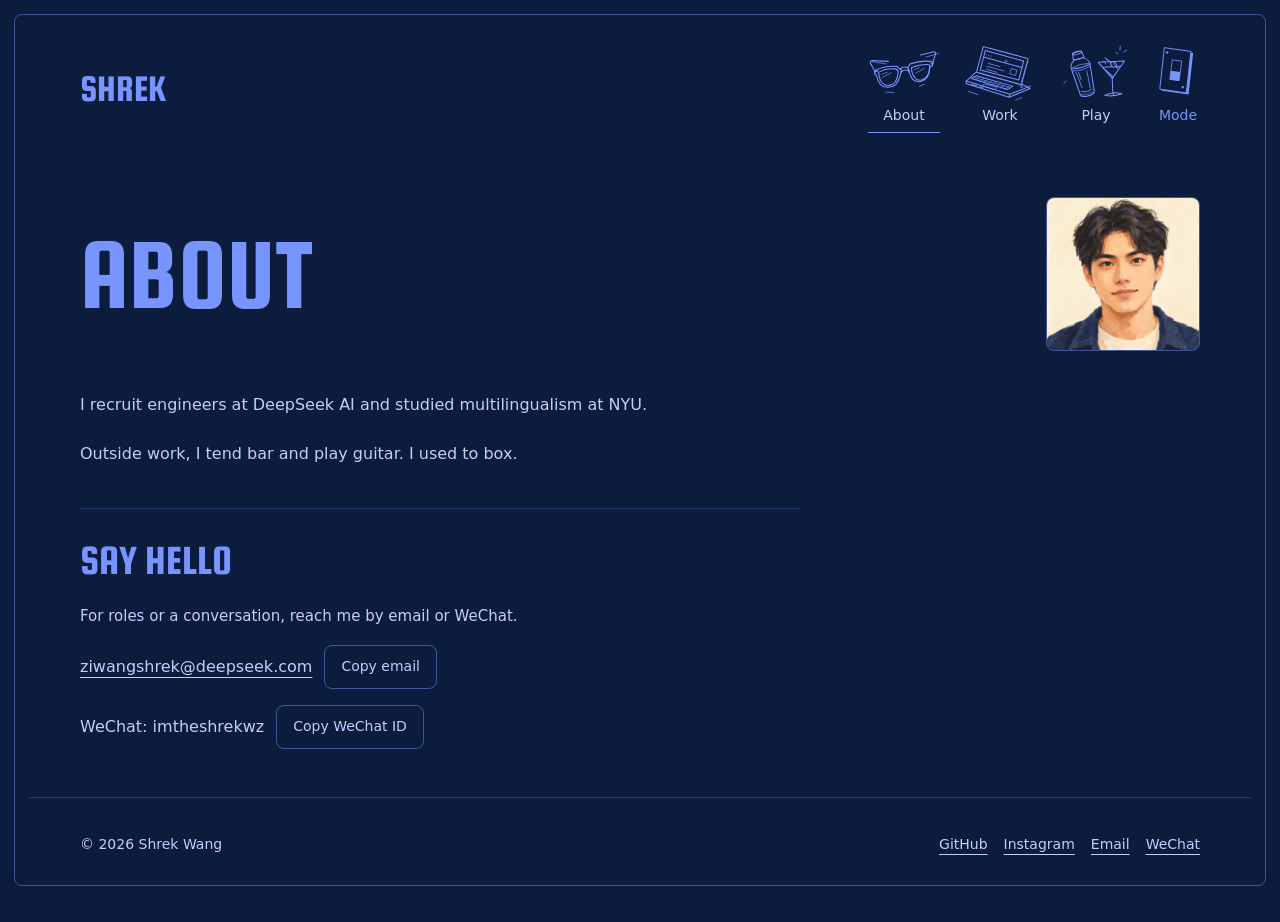
==== about.html @ 4f10cb60 "Publish Shrek Wang personal site" ====
<!DOCTYPE html>
<html lang="en">
<head>
<meta charset="UTF-8">
<meta name="viewport" content="width=device-width, initial-scale=1">
<link rel="canonical" href="https://shrekwang-netizen.github.io/personal-site/about.html">
<link rel="icon" href="assets/favicon.png">
<meta property="og:type" content="website">
<meta property="og:title" content="About · Shrek Wang">
<meta property="og:description" content="Shrek Wang — recruiter at DeepSeek AI. Studied multilingualism at NYU. Bartender, ex-boxer and guitar player.">
<meta property="og:image" content="https://shrekwang-netizen.github.io/personal-site/assets/og.png?v=poster1">
<meta name="twitter:card" content="summary_large_image">
<meta name="twitter:image" content="https://shrekwang-netizen.github.io/personal-site/assets/og.png?v=poster1">

<title>About · Shrek Wang</title>
<meta name="description" content="Shrek Wang — recruiter at DeepSeek AI. Studied multilingualism at NYU. Bartender, ex-boxer and guitar player.">
<script src="assets/theme-mode.js?v=clean1"></script>
<link rel="stylesheet" href="assets/theme.css?v=aiflow1">
</head>
<body>
<a class="skip-link" href="#main">Skip to content</a>

<svg width="0" height="0" style="position:absolute;overflow:hidden" aria-hidden="true"><symbol id="glasses" viewBox="0 0 120 100">
    <g fill="none" stroke="currentColor" stroke-width="1.8" stroke-linecap="round" stroke-linejoin="round">
      <path d="M12 47 5 33Q4 29 8 28L35 31M108 39l6-16q1-4-3-4L89 23"/>
      <path d="m8 30 23 5m88-13-21 5" stroke-width="1.2"/>
      <path d="M12 45q15-7 37-5l4 5q7-5 14-2l4-6q22-6 38-1l-1 6-5 2q-1 20-15 23-15 3-19-15l-2-4q-6-3-12 2l-2 6q-5 18-20 18-16 1-19-21l-3-2Z" fill="var(--paper, #f4f1e7)"/>
      <path d="M18 48q13-6 28-4 5 1 4 8-3 18-16 19-13 1-16-17ZM73 43q16-5 29-3 3 1 1 7-3 16-15 18-11 1-15-15Z"/>
      <path d="m23 52 9-3m-8 8 15-7m39-3 8-3m-7 9 15-7" stroke-width="1.1"/>
      <path d="m12 47 4-1m90-7 3-1m-54 7 1 5m11-6 2 5" stroke-width="2.3"/>
      <path d="m28 82 13 1m44-8 8-3" stroke-width="1.2"/>
    </g>
  </symbol><symbol id="laptop" viewBox="0 0 120 100">
    <g fill="none" stroke="currentColor" stroke-width="1.7" stroke-linecap="round" stroke-linejoin="round">
      <path d="m20 53 76 14 16 7-34 17L5 73v-4Z" fill="var(--paper, #f4f1e7)"/>
      <path d="m5 69 74 17 33-16m-33 16-1 5m-64-17 9 2m5 1 5 1"/>
      <path d="m21 53 8-42q0-2 3-1l71 14q3 1 2 4l-8 41Z" fill="var(--paper, #f4f1e7)"/>
      <path d="m27 49 6-33 65 13-6 32Z"/>
      <path d="m31 27 65 13m-61-17 .1 0m4 .8 .1 0m4 .8 .1 0"/>
      <path d="m39 37 20 4m-21 1 29 6m-30-1 18 4m24-8 9 2-2 9-9-2Z" stroke-width="1.2"/>
      <path d="m68 33 1-4m-2 2 4 1" stroke-width="1.1"/>
      <path d="m21 59 62 13-8 6-62-14Z"/>
      <path d="m17 62 62 13m-52-15-7 6m14-4-7 6m14-4-7 5m14-4-7 6m14-4-7 6m14-4-7 6m14-4-7 6m14-4-7 6" stroke-width="1.05"/>
      <path d="m37 72 20 4-5 4-20-5Zm58-1 5 1-4 2" stroke-width="1.1"/>
      <path d="m104 29-8 39m-69-14 65 13" stroke-width=".9"/>
      <path d="m10 86 16 4m63 5 10-5" stroke-width="1.2"/>
    </g>
  </symbol><symbol id="shaker" viewBox="0 0 120 100">
    <g fill="none" stroke="currentColor" stroke-width="1.7" stroke-linecap="round" stroke-linejoin="round">
      <g transform="rotate(-10 38 53)">
        <path d="M22 38q16 5 32 0l-5 46q-1 5-12 5-11 0-12-5Z" fill="var(--paper, #f4f1e7)"/>
        <path d="M22 38q-1-8 9-13h14q10 6 9 13M29 25l1-10q8-4 16 0l1 10" fill="var(--paper, #f4f1e7)"/>
        <ellipse cx="38" cy="15" rx="8" ry="2.5"/>
        <path d="M23 37q15-4 30 0M23 42q15 5 30 0M30 25q8 3 17 0M28 79q8 4 18 1M28 46l3 27M32 47l1 13M46 48l-2 29" stroke-width="1.2"/>
        <path d="m26 83 4 3m0-3 4 4m1-3 4 4m1-4 4 3m1-3 3 2" stroke-width="1"/>
      </g>
      <path d="m65 34 44 2-23 27Z" fill="var(--paper, #f4f1e7)"/>
      <path d="m72 43 29 1m-25 4 12 13m-2 2-1 23m-14 4q14-6 29 0-14 4-29 0Zm14-4 1 4"/>
      <path d="m77 28 20 19"/>
      <ellipse cx="90" cy="40" rx="5.2" ry="3.8" transform="rotate(40 90 40)" fill="var(--paper, #f4f1e7)"/>
      <path d="m90 39 2 2m-14-3-5-5" stroke-width="1.2"/>
      <path d="m103 17 1-6m5 10 5-3m-15 5-3-3M9 61l-4 3" stroke-width="1.3"/>
    </g>
  </symbol><symbol id="boxing" viewBox="0 0 120 100">
    <g fill="none" stroke="currentColor" stroke-width="1.8" stroke-linecap="round" stroke-linejoin="round">
      <path d="M61 7Q41 14 36 40M61 7q18 9 24 31M60 7q-1 24-7 37" stroke-width="1.3"/>
      <path d="M37 39q-12-4-19 4-9 10-8 23 0 10 10 15l2 10 24-3-2-11q12-7 11-20-1-9-7-11-7-2-9 5-4-2-2-12Z" fill="var(--paper, #f4f1e7)"/>
      <path d="M37 39q-1 7 3 13-3 7 1 13m-21 16 24-4m-23 7 23-4m-21 7 19-3M16 66q-1-12 7-18 4-3 9-2M18 71l2 3m25-24q7 1 5 11" stroke-width="1.3"/>
      <path d="m27 79 1 6m4-7 1 6m4-7 1 6" stroke-width="1.1"/>
      <path d="M82 35q14-4 22 9 6 11 3 23-2 8-11 11l-3 12-24-6 4-11q-10-11-5-21 3-7 9-5 5 2 6 8 4-7-1-20Z" fill="var(--paper, #f4f1e7)"/>
      <path d="M82 35q6 10 1 20 1 5-2 10m-8 8 23 5m-24-1 23 5m-24-1 21 5M88 41q9 1 13 13m-1 13 2-5m-27-11q-5 3-3 9" stroke-width="1.3"/>
      <path d="m78 76-2 6m7-5-2 6m7-4-2 5M75 29l3 3m-45 1 3 1" stroke-width="1.1"/>
      <path d="m17 19-5-4m12 7-1-7m82 15 6-3" stroke-width="1.3"/>
    </g>
  </symbol><symbol id="vinyl" viewBox="0 0 120 100">
    <g fill="none" stroke="currentColor" stroke-width="1.6" stroke-linecap="round" stroke-linejoin="round">
      <circle cx="78" cy="46" r="33" fill="var(--paper, #f4f1e7)"/>
      <path d="M81 18a28 28 0 0 1 24 25M83 22a24 24 0 0 1 17 14M102 54a25 25 0 0 1-16 16M101 61a28 28 0 0 1-17 13M59 26a27 27 0 0 0-8 19" stroke-width="1.05"/>
      <circle cx="78" cy="46" r="12"/>
      <circle cx="78" cy="46" r="2.3" fill="currentColor" stroke="none"/>
      <path d="m75 38 7 1m-10 14 9 1" stroke-width="1.15"/>
      <path d="m10 29 58-7 9 65-59 7Z" fill="var(--paper, #f4f1e7)"/>
      <path d="m15 33 48-6 8 56-49 6Z" stroke-width=".95"/>
      <path d="m20 40 21-3m-20 7 32-4m-31 8 13-2" stroke-width="1.25"/>
      <path d="M28 78q-4-5 0-13 4-9 13-9 10 0 14 8 5 11-2 16M32 77q-3-9 3-14 7-5 12 1 5 7 1 14M36 75q-2-7 3-8 5-1 5 8"/>
      <path d="m23 84 31-4m2-.3 8-1M71 27l8 57" stroke-width=".95"/>
      <path d="m89 86 15-3m-5 9 8-2" stroke-width="1.2"/>
    </g>
  </symbol><symbol id="plane" viewBox="0 0 120 100">
    <g fill="none" stroke="currentColor" stroke-width="1.7" stroke-linecap="round" stroke-linejoin="round">
      <path d="M10 40 110 12 72 82 51 59 35 78 35 50Z" fill="var(--paper, #f4f1e7)"/>
      <path d="m35 50 75-38-59 47 21 23M35 78l16-19M35 50v28l8-25 67-41"/>
      <path d="m15 40 24 5 51-23m-44 34 5-4m-9 12 3-5m-8 12 3-6" stroke-width="1.05"/>
      <path d="M29 83q-8 6-16 3-9-3-4-9 5-5 9 0 4 6-6 12" stroke-width="1.3" stroke-dasharray="3 4"/>
      <path d="m90 75 6-1m-2 9 9 1m-4 8 5 2M19 18l2 5m-5-1 6-3" stroke-width="1.2"/>
    </g>
  </symbol><symbol id="coffee" viewBox="0 0 120 100">
    <g fill="none" stroke="currentColor" stroke-width="1.7" stroke-linecap="round" stroke-linejoin="round">
      <path d="M38 30q-5-7 1-12 5-4 1-10m15 23q-6-7 1-14 4-4 0-10m17 24q-4-6 0-10" stroke-width="1.25"/>
      <ellipse cx="56" cy="79" rx="44" ry="11" fill="var(--paper, #f4f1e7)" transform="rotate(-5 56 79)"/>
      <path d="M20 79q9 9 37 6 26-2 34-9M25 87q27 8 55-2" stroke-width="1.1"/>
      <path d="M80 43q14-7 20 1 8 12-7 20l-15 2 2-8q10 0 15-7 4-8-14-3Z" fill="var(--paper, #f4f1e7)"/>
      <path d="M23 44q28 9 60-3l-3 22q-3 14-25 16-23 1-28-13Z" fill="var(--paper, #f4f1e7)"/>
      <ellipse cx="53" cy="43" rx="30" ry="8" transform="rotate(-3 53 43)" fill="var(--paper, #f4f1e7)"/>
      <ellipse cx="53" cy="44" rx="24" ry="4.5" transform="rotate(-3 53 44)"/>
      <path d="M46 44q-6-5 1-6 4 0 6 3 1-4 6-3 7 1 0 5l-6 4Z" fill="var(--paper, #f4f1e7)" stroke-width="1.1"/>
      <path d="M31 54q1 13 8 17m-4-17 2 8m34 8 5-5m-3 8 4-3m-23 6 14-3" stroke-width="1.1"/>
      <path d="m91 79 17-11q4-2 4 1 0 2-4 4l-15 9q-6 3-7 0-1-2 5-3Z" fill="var(--paper, #f4f1e7)" stroke-width="1.35"/>
      <path d="m15 58-6-2m5 10-4 1" stroke-width="1.2"/>
    </g>
  </symbol></svg>

<div id="nav" data-active="about"></div>

<header class="page-head">
  <div class="wrap about-head">
    <h1 id="about-headline">About</h1>
    <img class="portrait" src="assets/portrait-painted-natural.png" alt="Hand-painted portrait of Shrek Wang" width="1254" height="1254">
  </div>
</header>

<main id="main" tabindex="-1" class="wrap">

  <div class="prose about-copy" id="about-body"></div>


  <section id="hello" class="contact-section" aria-label="Say hello"><div class="verify" id="about-verify"></div></section>


</main>

<div id="footer"></div>
<noscript><p class="noscript">Enable JavaScript to view the full content. You can still <a href="mailto:ziwangshrek@deepseek.com">email Shrek</a>.</p></noscript>

<script src="data.js?v=aiflow1"></script>
<script src="assets/app.js?v=aiflow1"></script>

</body>
</html>
---- assets/theme.css ----
/* Shared palette, typography and components. The home poster lives in home.css. */
@font-face{font-family:"Squada One";src:url("fonts/squada-one.woff2") format("woff2");font-display:swap;font-weight:400;font-style:normal}
@font-face{font-family:"Caveat";src:url("fonts/caveat.woff2") format("woff2");font-display:swap;font-weight:400 700;font-style:normal}

:root{
  --paper:#0b1c3d;
  --poster-ink:#7894ff;
  --bg:var(--paper);
  --bg-2:#0e2148;
  --ink:var(--poster-ink);
  --text:#c1ceff;
  --muted:#a1b3ea;
  --link:var(--poster-ink);
  --line:rgba(120,148,255,.48);
  --line-2:rgba(120,148,255,.23);
  --disp:"Squada One","Arial Narrow",Impact,sans-serif;
  --hand:"Caveat","Segoe Print",system-ui,sans-serif;
  --body:ui-sans-serif,system-ui,-apple-system,"Segoe UI",Helvetica,Arial,sans-serif;
  --radius:8px;
  color-scheme:dark;
}
:root[data-theme="light"]{
  --paper:#e2e9f6;
  --poster-ink:#3154da;
  --bg-2:#d8e2f4;
  --text:#243976;
  --muted:#40558e;
  --line:rgba(49,84,218,.44);
  --line-2:rgba(49,84,218,.22);
  color-scheme:light;
}

/* Base and accessibility */
*{box-sizing:border-box}
html{scroll-behavior:smooth}
body{
  margin:0;padding:34px 28px 56px;
  background:var(--bg);color:var(--text);
  font:16px/1.65 var(--body);
  -webkit-font-smoothing:antialiased;
}
body::after{
  content:"";position:fixed;inset:14px;z-index:70;
  border:1px solid var(--line);border-radius:var(--radius);pointer-events:none;
}
a{color:inherit;text-decoration:none}
button,input{font:inherit}
button{cursor:pointer}
button:disabled{cursor:default;opacity:.6}
img{max-width:100%}
.wrap{max-width:1120px;margin:0 auto;min-width:0}
::selection{background:var(--poster-ink);color:var(--paper)}
a:focus-visible,button:focus-visible,input:focus-visible,main:focus-visible{
  outline:2px solid var(--text);outline-offset:4px;border-radius:var(--radius);
}
:target{scroll-margin-top:24px}
.skip-link{
  position:fixed;top:16px;left:24px;z-index:100;padding:12px 18px;
  border-radius:var(--radius);background:var(--text);color:var(--bg);
  transform:translateY(-200%);
}
.skip-link:focus{transform:none}
.sr-only{
  position:absolute;width:1px;height:1px;padding:0;margin:-1px;overflow:hidden;
  clip:rect(0,0,0,0);white-space:nowrap;border:0;
}
.noscript{max-width:1120px;margin:24px auto;color:var(--text)}
.noscript a{text-decoration:underline;text-underline-offset:4px}
.reveal{opacity:1;transform:none}
.dim{color:var(--muted)}

/* Illustrated navigation */
.nav-inner{
  display:flex;align-items:center;gap:24px;
  max-width:1120px;margin:0 auto;padding:8px 0 40px;
  font-family:var(--body);
}
.nav-logo{
  display:inline-flex;align-items:center;gap:8px;min-height:44px;margin-right:auto;
  color:var(--poster-ink);font:400 38px/1 var(--disp);text-transform:uppercase;
}
.nav-logo b{font:400 13px/1 var(--body)}
.nav-links{display:flex;align-items:flex-end;gap:24px;flex-wrap:wrap}
.nav-links a{
  min-height:44px;border-bottom:1px solid transparent;
  transition:border-color 160ms ease;
}
.nav-links a:hover{border-color:var(--line)}
.nav-links a.active{border-color:var(--poster-ink)}
.nav-links .nav-art-link{
  display:grid;justify-items:center;align-content:end;min-width:70px;
  gap:4px;padding-bottom:8px;text-align:center;font-size:14px;line-height:1.3;
}
.nav-art-link svg{
  display:block;width:72px;height:60px;overflow:visible;color:var(--poster-ink);
  transform:rotate(-3deg);transition:transform 160ms ease;
}
.nav-art-link:nth-child(2) svg{transform:rotate(4deg)}
.nav-art-link:nth-child(3) svg{transform:rotate(-5deg)}
.nav-art-link:hover svg,.nav-art-link:focus-visible svg{transform:rotate(6deg) translateY(-3px)}
.nav-theme{
  display:none;min-width:44px;min-height:44px;padding:0 0 9px;
  border:0;border-radius:var(--radius);background:none;color:var(--poster-ink);
  font:14px/1.3 var(--body);
}
.js .nav-theme{display:grid;justify-items:center;gap:4px}
.nav-theme svg{width:44px;height:60px;overflow:visible;transform:rotate(3deg);transition:transform 160ms ease}
.nav-theme:hover svg{transform:rotate(-4deg)}
.inner-switch-knob{transition:transform 160ms ease}
[data-theme="light"] .inner-switch-knob{transform:translateY(-12px)}

/* Page and section hierarchy */
.page-head{padding:24px 0 40px}
.page-head h1{
  margin:0;max-width:100%;color:var(--poster-ink);
  font:400 clamp(48px,8vw,104px)/1 var(--disp);
  text-transform:uppercase;overflow-wrap:break-word;
}
.lede{max-width:660px;margin:18px 0 0;font-size:18px;line-height:1.6;color:var(--text)}
.block{padding:32px 0;border-top:1px solid var(--line-2)}
.block-title,.about-h2,.verify h3{
  margin:0 0 20px;color:var(--poster-ink);
  font:400 clamp(30px,3.3vw,42px)/1.1 var(--disp);text-transform:uppercase;
}
.section-jump{display:flex;gap:20px;flex-wrap:wrap;margin-top:12px;font-size:14px}
.section-jump a{display:inline-flex;align-items:center;min-height:44px;text-decoration:underline;text-underline-offset:5px}
.reading-width{max-width:760px}
.section-note{max-width:760px;margin:-6px 0 24px;color:var(--muted);font-size:14px;line-height:1.6}

/* Shared controls and role cards */
.filters{display:flex;gap:8px;flex-wrap:wrap;margin:0 0 24px}
.filter,.mailbox button{
  min-height:44px;padding:8px 16px;border:1px solid var(--line);border-radius:var(--radius);
  background:transparent;color:var(--text);font:14px/1.4 var(--body);
  transition:background 160ms ease,color 160ms ease,border-color 160ms ease;
}
.filter:hover,.mailbox button:hover{border-color:var(--poster-ink);background:var(--bg-2)}
.filter.on{background:var(--poster-ink);border-color:var(--poster-ink);color:var(--paper)}
.grid{display:grid;grid-template-columns:repeat(auto-fit,minmax(min(100%,300px),1fr));gap:16px}
.card{
  display:flex;flex-direction:column;min-width:0;padding:22px;
  border:1px solid var(--line);border-radius:var(--radius);background:transparent;
  transition:border-color 160ms ease;
}
.card-clickable{cursor:pointer}
.card-clickable:hover,.card-clickable:focus-within{border-color:var(--poster-ink)}
.job-top{display:flex;justify-content:space-between;gap:8px;flex-wrap:wrap;margin-bottom:12px;font-size:13px;line-height:1.5;color:var(--muted)}
.job-title{margin:0 0 12px;color:var(--poster-ink);font:400 30px/1.1 var(--disp);text-transform:uppercase;overflow-wrap:anywhere}
.job-oneliner{margin:0 0 20px;font-size:15px;line-height:1.6}
.job-foot{
  display:flex;justify-content:space-between;align-items:center;gap:12px;
  margin-top:auto;padding-top:12px;border-top:1px solid var(--line-2);font-size:13px;color:var(--muted);
}
.job-more{min-height:44px;padding:8px 0;border:0;background:none;color:var(--text);font:inherit;white-space:nowrap;text-decoration:underline;text-underline-offset:5px}

/* Featured site */
.feature-desc{max-width:680px;margin:0 0 12px;font-size:16px;line-height:1.7}
.row-link{display:inline-flex;align-items:center;min-height:44px;font-size:14px;white-space:nowrap;text-decoration:underline;text-underline-offset:5px}

/* About and contact */
.about-head{display:flex;align-items:center;justify-content:space-between;gap:28px}
.portrait{width:clamp(96px,12vw,160px);height:auto;aspect-ratio:1;object-fit:cover;flex:0 0 auto;border:1px solid var(--line);border-radius:var(--radius)}
.about-copy,.prose{max-width:720px;font-size:16px;line-height:1.8}
.prose p{margin:0 0 20px}
.prose p:last-child{margin-bottom:0}
.prose a{text-decoration:underline;text-underline-offset:5px}
.prose .about-h2:not(:first-child){margin-top:36px}
.qbox{margin:24px 0;padding:0 0 0 18px;border-left:1px solid var(--line);color:var(--muted);font-size:18px;line-height:1.65}
.contact-section,.verify{max-width:720px;margin-top:40px;padding-top:28px;border-top:1px solid var(--line-2)}
.contact-section .verify{margin-top:0;padding-top:0;border-top:0}
.verify > p{margin:0 0 16px;max-width:640px;font-size:15px;line-height:1.7}
.mailbox{display:inline-flex;align-items:center;gap:12px;flex-wrap:wrap;max-width:100%;font-size:16px;line-height:1.6}
.mailbox a{min-width:0;overflow-wrap:anywhere;text-decoration:underline;text-underline-offset:5px}
.contact-methods{display:grid;gap:16px}
.contact-value{user-select:all}
.verify .verify-reply,.verify-reply{margin:12px 0 0;font-size:14px;color:var(--muted)}

/* Drinks and music */
.drink-search{max-width:760px;margin:0 0 24px}
.drink-search label{display:block;margin-bottom:8px;font-size:14px}
.search-controls{display:flex;gap:8px}
.search-controls input{
  min-width:0;min-height:44px;flex:1;padding:10px 14px;
  border:1px solid var(--line);border-radius:var(--radius);background:var(--bg-2);color:var(--text);
}
.search-controls input::placeholder{color:var(--muted)}
.search-controls button{margin:0}
.result-count,.empty-state{color:var(--muted);font-size:14px;line-height:1.6}
.result-count{margin:10px 0 0}
.drink-row{padding:16px 0;border-bottom:1px solid var(--line-2)}
.drink-row:last-child{border-bottom:0}
.drink-head{display:flex;align-items:baseline;gap:8px 14px;flex-wrap:wrap}
.drink-idx{min-width:24px;color:var(--muted);font-size:13px;font-variant-numeric:tabular-nums}
.drink-title{min-width:0;flex:1;margin:0;color:var(--text);font:600 16px/1.5 var(--body);overflow-wrap:anywhere}
.drink-link{display:inline-flex;align-items:center;min-height:44px;margin-left:auto;font-size:14px;white-space:nowrap;text-decoration:underline;text-underline-offset:5px}
.drink-recipe{margin:4px 0 0 38px;color:var(--muted);font-size:14px;line-height:1.65}
.spotify-embed{display:block;width:100%;max-width:560px;height:380px;margin-top:8px;border:0;border-radius:var(--radius)}
.embed-caption{margin:0 0 12px;font:600 16px/1.6 var(--body)}
.embed-note,.embed-fallback{margin:12px 0 0;color:var(--muted);font-size:14px;line-height:1.65}
.embed-fallback a{text-decoration:underline;text-underline-offset:5px}

/* Role dialog */
.modal-bg{
  position:fixed;inset:0;z-index:90;display:none;padding:26px;overflow:auto;
  background:rgba(4,10,24,.84);-webkit-backdrop-filter:blur(6px);backdrop-filter:blur(6px);
}
.modal-bg.open{display:block}
.modal-bg.closing{opacity:0;transition:opacity 180ms ease}
.modal{position:relative;max-width:720px;margin:4vh auto;padding:32px;border:1px solid var(--line);border-radius:var(--radius);background:var(--bg-2)}
.modal h2{margin:0 0 16px;padding-right:36px;color:var(--poster-ink);font:400 clamp(28px,3.4vw,42px)/1.1 var(--disp);text-transform:uppercase;overflow-wrap:anywhere}
.modal p,.modal li{font-size:15px;line-height:1.7}
.modal ul,.modal ol{padding-left:20px;margin:12px 0 0}
.modal li{margin-bottom:8px}
.modal .job-top{padding-right:52px}
.sec-title{margin:28px 0 8px;font:600 16px/1.6 var(--body)}
.modal-note{margin-top:20px;color:var(--muted);font-size:14px;line-height:1.65}
.modal-close{
  position:absolute;top:16px;right:16px;width:44px;height:44px;padding:0;
  border:1px solid var(--line);border-radius:var(--radius);background:transparent;color:var(--text);
  font:24px/1 var(--body);transition:background 160ms ease,border-color 160ms ease;
}
.modal-close:hover{background:var(--bg);border-color:var(--poster-ink)}

/* Footer */
#footer{margin-top:48px;padding-top:24px;border-top:1px solid var(--line-2)}
.footer-in{display:flex;justify-content:space-between;align-items:center;gap:16px 24px;flex-wrap:wrap;font-size:14px;line-height:1.65}
.foot-left{max-width:520px;color:var(--muted)}
.foot-links{display:flex;gap:16px;flex-wrap:wrap}
.foot-links a{display:inline-flex;align-items:center;min-height:44px;text-decoration:underline;text-underline-offset:5px}
.footer-in .mailbox{font-size:14px}
.disclaimer{max-width:640px;margin:16px 0 0;color:var(--muted);font-size:12px;line-height:1.65}
.mailbox + .disclaimer{margin-top:16px}

/* Responsive layouts */
@media(max-width:760px){
  body{padding:24px 20px 40px}
  body::after{inset:8px}
  .nav-inner{gap:16px;padding-bottom:24px}
  .nav-logo{font-size:30px}
  .nav-links{gap:16px}
  .nav-links .nav-art-link{min-width:44px;font-size:12px}
  .nav-art-link svg{width:49px;height:41px}
  .nav-theme{font-size:12px}
  .nav-theme svg{width:32px;height:41px}
  .page-head{padding:16px 0 32px}
  .lede{font-size:16px;margin-top:16px}
  .block{padding:28px 0}
  .modal{padding:24px;margin:2vh auto}
  .spotify-embed{height:340px}
}
@media(max-width:480px){
  .nav-inner{gap:6px}
  .nav-logo{font-size:27px}
  .nav-links{gap:7px;flex-wrap:nowrap}
  .about-head{gap:16px}
  .portrait{width:88px}
  .about-head h1{font-size:clamp(42px,10vw,48px)}
  .card{padding:20px}
  .drink-recipe{margin-left:0}
  .modal-bg{padding:12px}
  .modal{padding:20px 18px}
  .modal h2{font-size:30px}
  .modal-close{top:12px;right:12px}
  .mailbox{gap:12px;font-size:15px}
  .contact-section,.verify{margin-top:32px;padding-top:24px}
  #footer{margin-top:36px}
}
@media(prefers-reduced-motion:reduce){
  *,*::before,*::after{animation:none!important;transition:none!important;scroll-behavior:auto!important}
}
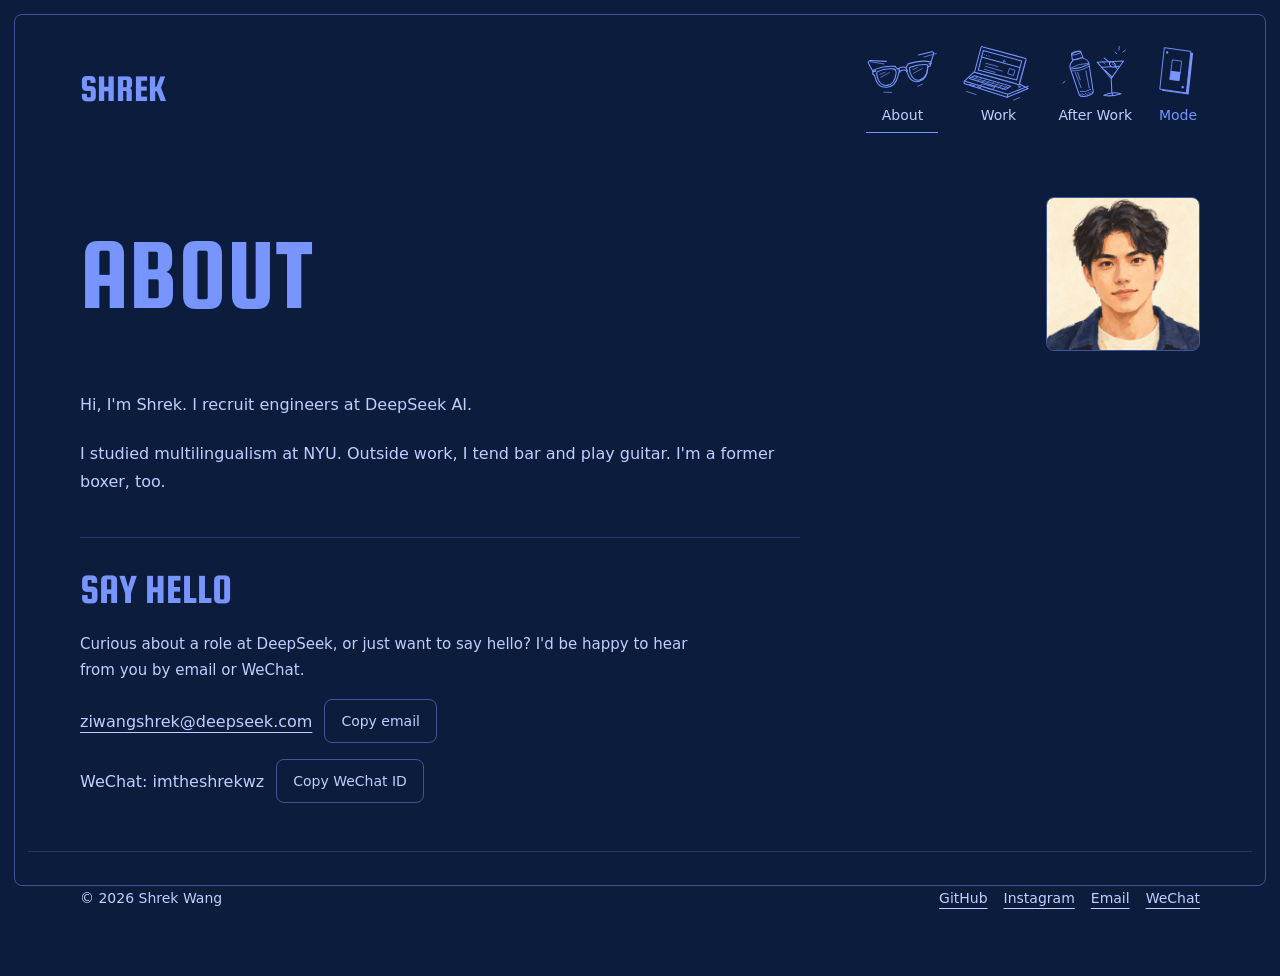
==== commit cd69c76d: "Polish site copy with a professional and welcoming tone" ====
--- a/about.html
+++ b/about.html
@@ -7,13 +7,13 @@
 <link rel="icon" href="assets/favicon.png">
 <meta property="og:type" content="website">
 <meta property="og:title" content="About · Shrek Wang">
-<meta property="og:description" content="Shrek Wang — recruiter at DeepSeek AI. Studied multilingualism at NYU. Bartender, ex-boxer and guitar player.">
+<meta property="og:description" content="Meet Shrek Wang, a recruiter at DeepSeek AI, bartender, guitar player and former boxer.">
 <meta property="og:image" content="https://shrekwang-netizen.github.io/personal-site/assets/og.png?v=poster1">
 <meta name="twitter:card" content="summary_large_image">
 <meta name="twitter:image" content="https://shrekwang-netizen.github.io/personal-site/assets/og.png?v=poster1">
 
 <title>About · Shrek Wang</title>
-<meta name="description" content="Shrek Wang — recruiter at DeepSeek AI. Studied multilingualism at NYU. Bartender, ex-boxer and guitar player.">
+<meta name="description" content="Meet Shrek Wang, a recruiter at DeepSeek AI, bartender, guitar player and former boxer.">
 <script src="assets/theme-mode.js?v=clean1"></script>
 <link rel="stylesheet" href="assets/theme.css?v=aiflow1">
 </head>
@@ -132,8 +132,8 @@
 <div id="footer"></div>
 <noscript><p class="noscript">Enable JavaScript to view the full content. You can still <a href="mailto:ziwangshrek@deepseek.com">email Shrek</a>.</p></noscript>
 
-<script src="data.js?v=aiflow1"></script>
-<script src="assets/app.js?v=aiflow1"></script>
+<script src="data.js?v=copy2"></script>
+<script src="assets/app.js?v=copy2"></script>
 
 </body>
 </html>
